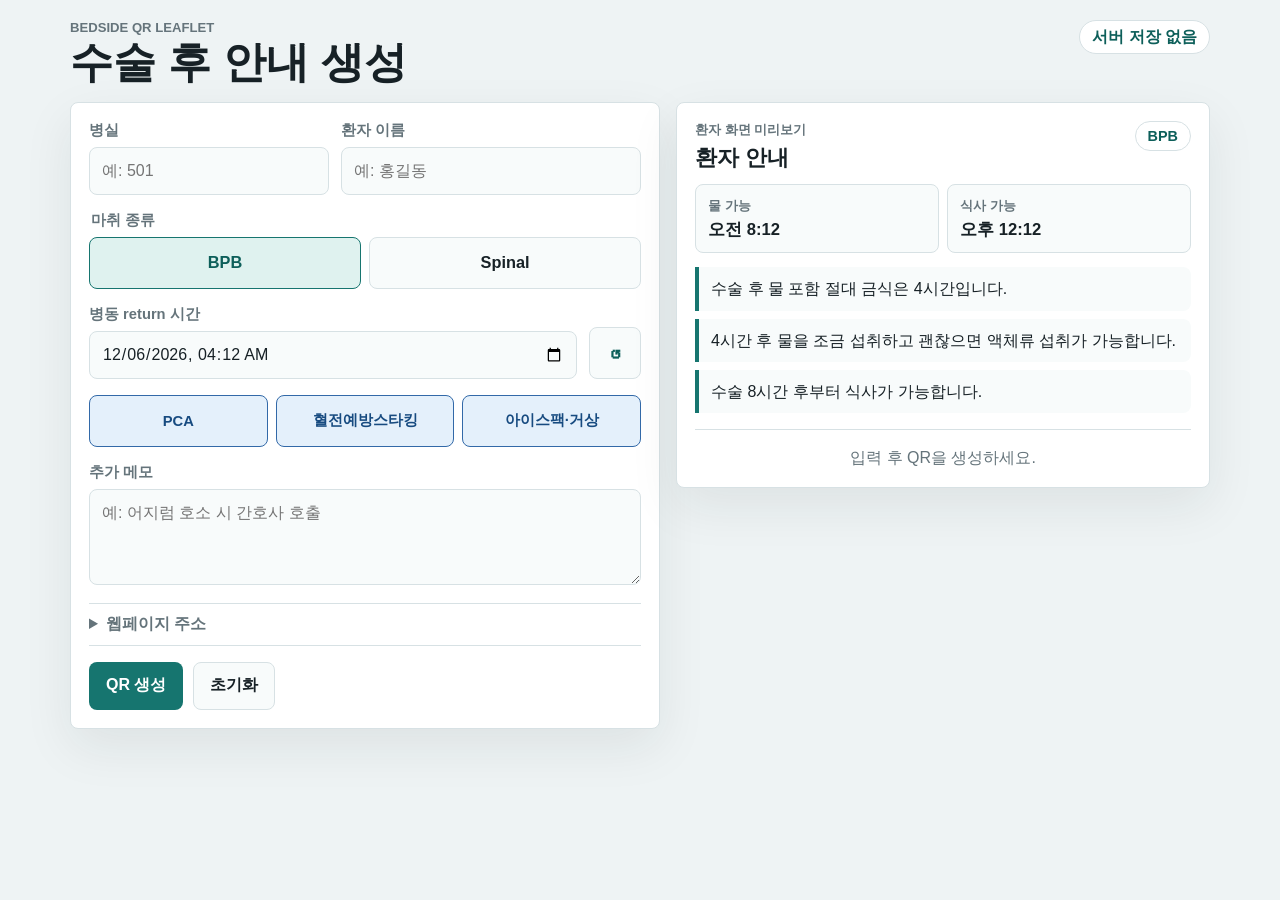
==== index.html @ 83c6dbad "Add files via upload" ====
<!doctype html>
<html lang="ko">
  <head>
    <meta charset="utf-8" />
    <meta name="viewport" content="width=device-width, initial-scale=1" />
    <title>수술 후 안내 QR</title>
    <link rel="stylesheet" href="./styles.css?v=2" />
  </head>
  <body>
    <main class="app-shell">
      <section id="nurseView" class="screen" aria-labelledby="nurseTitle">
        <header class="topbar">
          <div>
            <p class="eyebrow">Bedside QR leaflet</p>
            <h1 id="nurseTitle">수술 후 안내 생성</h1>
          </div>
          <span class="mode-pill">서버 저장 없음</span>
        </header>

        <form id="leafletForm" class="nurse-grid" autocomplete="off">
          <section class="panel input-panel" aria-label="환자 안내 입력">
            <div class="field-row two">
              <label>
                <span>병실</span>
                <input id="roomInput" name="room" type="text" inputmode="text" placeholder="예: 501" maxlength="12" />
              </label>
              <label>
                <span>환자 이름</span>
                <input id="nameInput" name="patientName" type="text" placeholder="예: 홍길동" maxlength="16" />
              </label>
            </div>

            <fieldset class="field-set">
              <legend>마취 종류</legend>
              <div class="segmented" role="radiogroup" aria-label="마취 종류 선택">
                <label>
                  <input type="radio" name="anesthesia" value="bpb" checked />
                  <span>BPB</span>
                </label>
                <label>
                  <input type="radio" name="anesthesia" value="spinal" />
                  <span>Spinal</span>
                </label>
              </div>
            </fieldset>

            <div class="field-row time-row">
              <label>
                <span>병동 return 시간</span>
                <input id="returnInput" name="returnTime" type="datetime-local" required />
              </label>
              <button id="nowButton" class="icon-button" type="button" title="현재 시간 입력" aria-label="현재 시간 입력">
                <span aria-hidden="true">↺</span>
              </button>
            </div>

            <section class="option-band" aria-label="포함할 안내">
              <label class="check-option">
                <input id="pcaInput" type="checkbox" checked />
                <span>PCA</span>
              </label>
              <label class="check-option">
                <input id="stockingInput" type="checkbox" checked />
                <span>혈전예방스타킹</span>
              </label>
              <label class="check-option">
                <input id="iceInput" type="checkbox" checked />
                <span>아이스팩·거상</span>
              </label>
            </section>

            <label class="memo-field">
              <span>추가 메모</span>
              <textarea id="memoInput" rows="3" maxlength="80" placeholder="예: 어지럼 호소 시 간호사 호출"></textarea>
            </label>

            <details class="settings-box">
              <summary>웹페이지 주소</summary>
              <label>
                <span>QR에 들어갈 기본 주소</span>
                <input id="baseUrlInput" type="url" />
              </label>
            </details>

            <div class="action-row">
              <button id="generateButton" class="primary-button" type="submit">QR 생성</button>
              <button id="resetButton" class="secondary-button" type="button">초기화</button>
            </div>
          </section>

          <aside class="panel preview-panel" aria-label="안내 미리보기">
            <div class="preview-head">
              <div>
                <p class="eyebrow">환자 화면 미리보기</p>
                <h2 id="previewName">환자 안내</h2>
              </div>
              <span id="previewAnesthesia" class="small-pill">BPB</span>
            </div>

            <div class="time-summary">
              <div>
                <span>물 가능</span>
                <strong id="previewWater">-</strong>
              </div>
              <div>
                <span>식사 가능</span>
                <strong id="previewMeal">-</strong>
              </div>
            </div>

            <ul id="previewBullets" class="preview-list"></ul>

            <div id="qrResult" class="qr-result is-empty">
              <div class="qr-box">
                <canvas id="qrCanvas" width="300" height="300" aria-label="환자 안내 QR code"></canvas>
              </div>
              <p id="qrStatus">입력 후 QR을 생성하세요.</p>
              <a id="patientLink" href="#" target="_blank" rel="noopener">환자용 페이지 열기</a>
              <div class="qr-actions">
                <button id="copyLinkButton" class="secondary-button" type="button">링크 복사</button>
                <button id="downloadQrButton" class="secondary-button" type="button">QR 저장</button>
              </div>
            </div>
          </aside>
        </form>
      </section>

      <section id="patientView" class="screen patient-screen is-hidden" aria-labelledby="patientTitle">
        <header class="patient-header">
          <div>
            <p id="patientRoom" class="eyebrow">수술 후 안내</p>
            <h1 id="patientTitle">환자 안내</h1>
          </div>
          <span id="patientAnesthesia" class="mode-pill">BPB</span>
        </header>

        <section id="statusPanel" class="status-panel" aria-live="polite">
          <span id="statusLabel">상태 확인 중</span>
          <strong id="statusText">-</strong>
          <p id="returnText">병동 도착 시간이 입력되지 않았습니다.</p>
        </section>

        <section class="timeline" aria-label="시간표">
          <article>
            <span>병동 도착</span>
            <strong id="returnAt">-</strong>
          </article>
          <article>
            <span>물 소량 가능</span>
            <strong id="waterAt">-</strong>
          </article>
          <article>
            <span>식사 가능</span>
            <strong id="mealAt">-</strong>
          </article>
        </section>

        <section id="careGuide" class="guide-list" aria-label="수술 후 안내"></section>

        <section id="faqGuide" class="faq-list" aria-label="자주 묻는 질문"></section>

        <section id="memoPanel" class="memo-panel is-hidden" aria-label="추가 메모">
          <h2>추가 메모</h2>
          <p id="memoText"></p>
        </section>

        <footer class="patient-actions">
          <button id="saveLeafletButton" class="primary-button" type="button">이 휴대폰에 저장</button>
          <button id="shareLeafletButton" class="secondary-button" type="button">보호자에게 공유</button>
          <button id="downloadSummaryButton" class="secondary-button" type="button">요약 이미지 저장</button>
        </footer>

        <p class="safety-note">담당의와 병동 간호사의 설명이 우선입니다. 통증, 어지럼, 호흡곤란, 심한 두통, 피부 발적이나 가려움이 있으면 바로 간호사에게 알려주세요.</p>
      </section>
    </main>

    <div id="toast" class="toast" role="status" aria-live="polite"></div>
    <script src="./app.js"></script>
  </body>
</html>
---- styles.css ----
:root {
  --bg: #eef3f4;
  --surface: #ffffff;
  --surface-strong: #f8fbfb;
  --ink: #172126;
  --muted: #65747b;
  --line: #d7e1e4;
  --primary: #16756f;
  --primary-strong: #0d5f5a;
  --primary-soft: #dff2ef;
  --blue: #3269a8;
  --amber: #a75f14;
  --amber-soft: #fff0d9;
  --danger: #b23939;
  --shadow: 0 18px 50px rgba(23, 33, 38, 0.08);
}

* {
  box-sizing: border-box;
}

body {
  margin: 0;
  min-height: 100vh;
  background: var(--bg);
  color: var(--ink);
  font-family: -apple-system, BlinkMacSystemFont, "Segoe UI", sans-serif;
  letter-spacing: 0;
}

button,
input,
textarea {
  font: inherit;
}

button {
  cursor: pointer;
}

.app-shell {
  width: min(1180px, 100%);
  margin: 0 auto;
  padding: 20px;
}

.screen {
  display: block;
}

.is-hidden {
  display: none !important;
}

.topbar,
.patient-header {
  display: flex;
  align-items: flex-start;
  justify-content: space-between;
  gap: 16px;
  margin-bottom: 16px;
}

.eyebrow {
  margin: 0 0 4px;
  color: var(--muted);
  font-size: 0.82rem;
  font-weight: 700;
  text-transform: uppercase;
}

h1,
h2,
h3,
p {
  margin-top: 0;
}

h1 {
  margin-bottom: 0;
  font-size: clamp(1.8rem, 4.5vw, 2.7rem);
  line-height: 1.08;
}

h2 {
  margin-bottom: 12px;
  font-size: 1.15rem;
}

.mode-pill,
.small-pill {
  display: inline-flex;
  align-items: center;
  min-height: 34px;
  padding: 0 12px;
  border: 1px solid var(--line);
  border-radius: 999px;
  background: var(--surface);
  color: var(--primary-strong);
  font-weight: 800;
  white-space: nowrap;
}

.small-pill {
  min-height: 30px;
  font-size: 0.9rem;
}

.nurse-grid {
  display: grid;
  grid-template-columns: minmax(0, 1.05fr) minmax(340px, 0.95fr);
  gap: 16px;
  align-items: start;
}

.panel {
  background: var(--surface);
  border: 1px solid var(--line);
  border-radius: 8px;
  box-shadow: var(--shadow);
}

.input-panel,
.preview-panel {
  padding: 18px;
}

.field-row {
  display: grid;
  gap: 12px;
  margin-bottom: 16px;
}

.field-row.two {
  grid-template-columns: 1fr 1.25fr;
}

.time-row {
  grid-template-columns: 1fr 52px;
  align-items: end;
}

label span,
legend {
  display: block;
  margin-bottom: 7px;
  color: var(--muted);
  font-size: 0.92rem;
  font-weight: 800;
}

input,
textarea {
  width: 100%;
  min-height: 48px;
  border: 1px solid var(--line);
  border-radius: 8px;
  background: var(--surface-strong);
  color: var(--ink);
  padding: 11px 12px;
  outline: none;
}

textarea {
  resize: vertical;
  line-height: 1.5;
}

input:focus,
textarea:focus {
  border-color: var(--primary);
  box-shadow: 0 0 0 3px rgba(22, 117, 111, 0.16);
}

.field-set {
  margin: 0 0 16px;
  padding: 0;
  border: 0;
}

.segmented {
  display: grid;
  grid-template-columns: 1fr 1fr;
  gap: 8px;
}

.segmented label {
  position: relative;
  display: block;
}

.segmented input {
  position: absolute;
  opacity: 0;
  pointer-events: none;
}

.segmented span {
  display: grid;
  place-items: center;
  min-height: 52px;
  margin: 0;
  border: 1px solid var(--line);
  border-radius: 8px;
  background: var(--surface-strong);
  color: var(--ink);
  font-size: 1.02rem;
  font-weight: 900;
}

.segmented input:checked + span {
  border-color: var(--primary);
  background: var(--primary-soft);
  color: var(--primary-strong);
}

.icon-button {
  display: grid;
  place-items: center;
  width: 52px;
  height: 52px;
  border: 1px solid var(--line);
  border-radius: 8px;
  background: var(--surface-strong);
  color: var(--primary-strong);
  font-size: 1.35rem;
  font-weight: 900;
}

.option-band {
  display: grid;
  grid-template-columns: repeat(3, 1fr);
  gap: 8px;
  margin-bottom: 16px;
}

.check-option {
  min-width: 0;
  position: relative;
  display: block;
}

.check-option input {
  position: absolute;
  left: 0;
  top: 0;
  width: 1px;
  min-height: 0;
  height: 1px;
  margin: 0;
  opacity: 0;
  pointer-events: none;
}

.check-option span {
  display: flex;
  align-items: center;
  justify-content: center;
  min-height: 52px;
  margin: 0;
  padding: 8px;
  border: 1px solid var(--line);
  border-radius: 8px;
  background: var(--surface-strong);
  color: var(--ink);
  text-align: center;
  font-size: 0.92rem;
  font-weight: 850;
}

.check-option input:checked + span {
  border-color: var(--blue);
  background: #e4f0fb;
  color: #174b80;
}

.memo-field {
  display: block;
  margin-bottom: 14px;
}

.settings-box {
  margin-bottom: 16px;
  border-top: 1px solid var(--line);
  border-bottom: 1px solid var(--line);
  padding: 10px 0;
}

.settings-box summary {
  color: var(--muted);
  font-weight: 850;
  cursor: pointer;
}

.settings-box label {
  display: block;
  margin-top: 12px;
}

.action-row,
.qr-actions,
.patient-actions {
  display: flex;
  gap: 10px;
  flex-wrap: wrap;
}

.primary-button,
.secondary-button {
  min-height: 48px;
  border-radius: 8px;
  padding: 0 16px;
  border: 1px solid transparent;
  font-weight: 900;
}

.primary-button {
  background: var(--primary);
  color: #fff;
}

.primary-button:hover {
  background: var(--primary-strong);
}

.secondary-button {
  background: var(--surface-strong);
  border-color: var(--line);
  color: var(--ink);
}

.preview-head {
  display: flex;
  align-items: flex-start;
  justify-content: space-between;
  gap: 12px;
  margin-bottom: 12px;
}

.preview-head h2 {
  margin-bottom: 0;
  font-size: 1.35rem;
}

.time-summary,
.timeline {
  display: grid;
  grid-template-columns: repeat(3, 1fr);
  gap: 8px;
}

.time-summary {
  grid-template-columns: repeat(2, 1fr);
  margin-bottom: 14px;
}

.time-summary div,
.timeline article {
  min-width: 0;
  border: 1px solid var(--line);
  border-radius: 8px;
  background: var(--surface-strong);
  padding: 12px;
}

.time-summary span,
.timeline span {
  display: block;
  margin-bottom: 5px;
  color: var(--muted);
  font-size: 0.82rem;
  font-weight: 800;
}

.time-summary strong,
.timeline strong {
  display: block;
  font-size: 1.04rem;
  line-height: 1.25;
}

.preview-list {
  display: grid;
  gap: 8px;
  margin: 0 0 16px;
  padding: 0;
  list-style: none;
}

.preview-list li {
  border-left: 4px solid var(--primary);
  background: var(--surface-strong);
  padding: 10px 12px;
  border-radius: 0 8px 8px 0;
  line-height: 1.45;
}

.qr-result {
  display: grid;
  gap: 10px;
  justify-items: center;
  border-top: 1px solid var(--line);
  padding-top: 16px;
}

.qr-result.is-empty .qr-box,
.qr-result.is-empty a,
.qr-result.is-empty .qr-actions {
  display: none;
}

.qr-box {
  display: grid;
  place-items: center;
  width: min(300px, 100%);
  aspect-ratio: 1;
  border: 1px solid var(--line);
  border-radius: 8px;
  background: #fff;
  padding: 12px;
}

#qrCanvas {
  width: 100%;
  height: 100%;
  image-rendering: pixelated;
}

#qrStatus {
  margin: 0;
  color: var(--muted);
  text-align: center;
  line-height: 1.45;
}

#patientLink {
  color: var(--primary-strong);
  font-weight: 900;
  word-break: break-all;
}

.patient-screen {
  width: min(780px, 100%);
  margin: 0 auto;
}

.patient-header {
  margin-bottom: 12px;
}

.status-panel {
  border-radius: 8px;
  padding: 16px;
  background: var(--primary-soft);
  border: 1px solid #b8ddda;
  margin-bottom: 10px;
}

.status-panel.wait {
  background: var(--amber-soft);
  border-color: #f2d4a6;
}

.status-panel.ready {
  background: #e9f5e7;
  border-color: #c7dfc2;
}

.status-panel span {
  display: inline-flex;
  margin-bottom: 6px;
  color: var(--muted);
  font-weight: 850;
}

.status-panel strong {
  display: block;
  margin-bottom: 6px;
  font-size: clamp(1.55rem, 5vw, 2.25rem);
  line-height: 1.1;
}

.status-panel p {
  margin-bottom: 0;
  color: #314247;
  line-height: 1.5;
}

.timeline {
  margin-bottom: 14px;
}

.guide-list,
.faq-list {
  display: grid;
  gap: 10px;
  margin-bottom: 14px;
}

.guide-item,
.faq-list details,
.memo-panel {
  border: 1px solid var(--line);
  border-radius: 8px;
  background: var(--surface);
  padding: 14px;
}

.guide-item h2,
.memo-panel h2 {
  margin-bottom: 8px;
  font-size: 1.05rem;
}

.guide-item p,
.memo-panel p {
  margin-bottom: 0;
  color: #314247;
  line-height: 1.62;
}

.faq-list summary {
  font-weight: 900;
  cursor: pointer;
}

.faq-list p {
  margin: 10px 0 0;
  color: #314247;
  line-height: 1.62;
}

.memo-panel {
  background: #fff9ed;
  border-color: #f1d5a2;
}

.patient-actions {
  position: sticky;
  bottom: 0;
  z-index: 2;
  margin: 18px -20px 0;
  padding: 12px 20px;
  background: rgba(238, 243, 244, 0.94);
  backdrop-filter: blur(8px);
  border-top: 1px solid var(--line);
}

.safety-note {
  margin: 14px 0 0;
  color: var(--muted);
  line-height: 1.55;
  font-size: 0.92rem;
}

.toast {
  position: fixed;
  left: 50%;
  bottom: 18px;
  transform: translate(-50%, 120%);
  max-width: min(520px, calc(100% - 32px));
  border-radius: 8px;
  background: #152226;
  color: #fff;
  padding: 12px 14px;
  box-shadow: var(--shadow);
  opacity: 0;
  transition: transform 0.2s ease, opacity 0.2s ease;
  z-index: 10;
  text-align: center;
  font-weight: 800;
}

.toast.show {
  transform: translate(-50%, 0);
  opacity: 1;
}

@media (max-width: 820px) {
  .app-shell {
    padding: 14px;
  }

  .nurse-grid,
  .field-row.two,
  .time-summary,
  .timeline {
    grid-template-columns: 1fr;
  }

  .option-band {
    grid-template-columns: 1fr;
  }

  .topbar,
  .patient-header,
  .preview-head {
    align-items: flex-start;
  }

  .mode-pill {
    min-height: 30px;
    font-size: 0.85rem;
  }

  .patient-actions {
    margin-left: -14px;
    margin-right: -14px;
    padding-left: 14px;
    padding-right: 14px;
  }

  .patient-actions button,
  .action-row button,
  .qr-actions button {
    flex: 1 1 100%;
  }
}
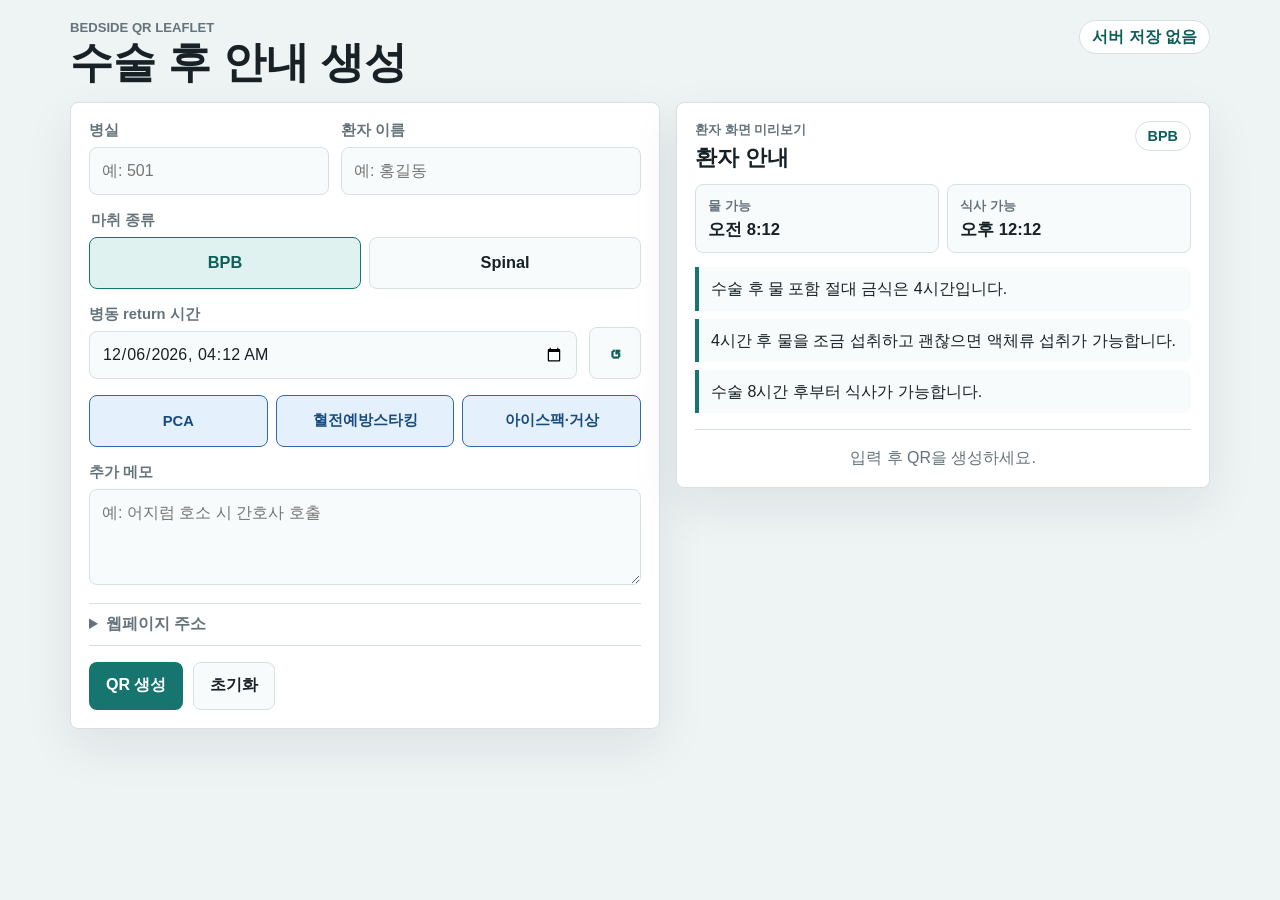
==== commit 185d0213: "feat: add bedside postoperative care QR leaflet" ====
--- a/index.html
+++ b/index.html
@@ -4,7 +4,7 @@
     <meta charset="utf-8" />
     <meta name="viewport" content="width=device-width, initial-scale=1" />
     <title>수술 후 안내 QR</title>
-    <link rel="stylesheet" href="./styles.css?v=2" />
+    <link rel="stylesheet" href="./styles.css?v=3" />
   </head>
   <body>
     <main class="app-shell">
@@ -97,7 +97,7 @@
               <span id="previewAnesthesia" class="small-pill">BPB</span>
             </div>
 
-            <div class="time-summary">
+            <div id="previewTimeSummary" class="time-summary">
               <div>
                 <span>물 가능</span>
                 <strong id="previewWater">-</strong>
@@ -105,6 +105,10 @@
               <div>
                 <span>식사 가능</span>
                 <strong id="previewMeal">-</strong>
+              </div>
+              <div id="previewRaisePanel" class="is-hidden">
+                <span>상체 거상 가능</span>
+                <strong id="previewRaise">-</strong>
               </div>
             </div>
 
@@ -153,6 +157,10 @@
             <span>식사 가능</span>
             <strong id="mealAt">-</strong>
           </article>
+          <article id="raiseTimelineItem" class="is-hidden">
+            <span>상체 거상 가능</span>
+            <strong id="raiseAt">-</strong>
+          </article>
         </section>
 
         <section id="careGuide" class="guide-list" aria-label="수술 후 안내"></section>
@@ -165,9 +173,8 @@
         </section>
 
         <footer class="patient-actions">
-          <button id="saveLeafletButton" class="primary-button" type="button">이 휴대폰에 저장</button>
+          <button id="saveImageButton" class="primary-button" type="button">이미지로 저장</button>
           <button id="shareLeafletButton" class="secondary-button" type="button">보호자에게 공유</button>
-          <button id="downloadSummaryButton" class="secondary-button" type="button">요약 이미지 저장</button>
         </footer>
 
         <p class="safety-note">담당의와 병동 간호사의 설명이 우선입니다. 통증, 어지럼, 호흡곤란, 심한 두통, 피부 발적이나 가려움이 있으면 바로 간호사에게 알려주세요.</p>
@@ -175,6 +182,7 @@
     </main>
 
     <div id="toast" class="toast" role="status" aria-live="polite"></div>
-    <script src="./app.js"></script>
+    <script src="./qrcode.js?v=2.0.4"></script>
+    <script src="./app.js?v=4"></script>
   </body>
 </html>
--- a/styles.css
+++ b/styles.css
@@ -354,6 +354,14 @@
   margin-bottom: 14px;
 }
 
+.time-summary.has-raise {
+  grid-template-columns: repeat(3, 1fr);
+}
+
+.timeline.has-raise {
+  grid-template-columns: repeat(4, 1fr);
+}
+
 .time-summary div,
 .timeline article {
   min-width: 0;
@@ -412,7 +420,7 @@
 .qr-box {
   display: grid;
   place-items: center;
-  width: min(300px, 100%);
+  width: min(326px, 100%);
   aspect-ratio: 1;
   border: 1px solid var(--line);
   border-radius: 8px;
@@ -421,8 +429,9 @@
 }
 
 #qrCanvas {
-  width: 100%;
-  height: 100%;
+  width: min(300px, 100%);
+  height: auto;
+  aspect-ratio: 1;
   image-rendering: pixelated;
 }
 
@@ -584,7 +593,9 @@
   .nurse-grid,
   .field-row.two,
   .time-summary,
-  .timeline {
+  .time-summary.has-raise,
+  .timeline,
+  .timeline.has-raise {
     grid-template-columns: 1fr;
   }
 
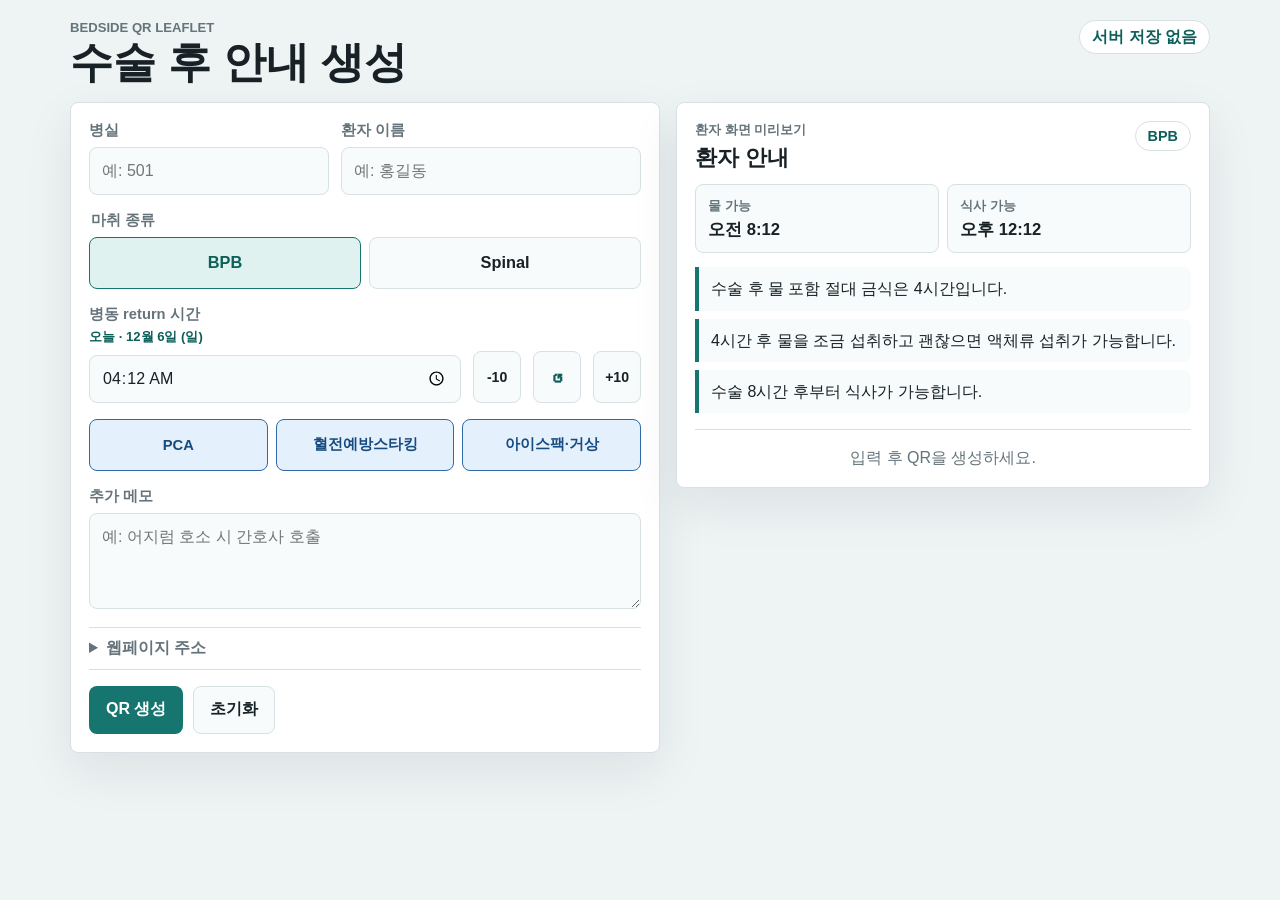
==== commit 9de8f4ca: "feat: add bedside nursing checklist and quick time controls" ====
--- a/index.html
+++ b/index.html
@@ -4,7 +4,7 @@
     <meta charset="utf-8" />
     <meta name="viewport" content="width=device-width, initial-scale=1" />
     <title>수술 후 안내 QR</title>
-    <link rel="stylesheet" href="./styles.css?v=3" />
+    <link rel="stylesheet" href="./styles.css?v=4" />
   </head>
   <body>
     <main class="app-shell">
@@ -47,11 +47,14 @@
             <div class="field-row time-row">
               <label>
                 <span>병동 return 시간</span>
-                <input id="returnInput" name="returnTime" type="datetime-local" required />
-              </label>
+                <strong id="returnDateLabel" class="return-date-label"></strong>
+                <input id="returnInput" name="returnTime" type="time" step="300" required />
+              </label>
+              <button class="time-step-button" type="button" data-time-adjust="-10" aria-label="10분 앞추기">-10</button>
               <button id="nowButton" class="icon-button" type="button" title="현재 시간 입력" aria-label="현재 시간 입력">
                 <span aria-hidden="true">↺</span>
               </button>
+              <button class="time-step-button" type="button" data-time-adjust="10" aria-label="10분 늦추기">+10</button>
             </div>
 
             <section class="option-band" aria-label="포함할 안내">
@@ -127,6 +130,109 @@
             </div>
           </aside>
         </form>
+
+        <section id="nurseChecklistSection" class="panel nurse-checklist is-hidden" aria-labelledby="nurseChecklistTitle">
+          <header class="checklist-header">
+            <div>
+              <p class="eyebrow">Postoperative nursing checklist</p>
+              <h2 id="nurseChecklistTitle">수술 후 간호사용 기록</h2>
+            </div>
+            <span id="checklistAnesthesia" class="small-pill">BPB</span>
+          </header>
+
+          <form id="nurseChecklistForm" autocomplete="off">
+            <div class="checklist-patient">
+              <div><span>병실</span><strong id="checklistRoom">-</strong></div>
+              <div><span>환자 이름</span><strong id="checklistName">-</strong></div>
+              <div><span>병동 도착</span><strong id="checklistReturnTime">-</strong></div>
+            </div>
+
+            <fieldset class="checklist-group">
+              <legend>V/S &amp; BST</legend>
+              <div class="vital-grid">
+                <label><span>SBP</span><input id="vsSbp" type="number" inputmode="numeric" min="0" max="300" placeholder="mmHg" /></label>
+                <label><span>DBP</span><input id="vsDbp" type="number" inputmode="numeric" min="0" max="200" placeholder="mmHg" /></label>
+                <label><span>PR</span><input id="vsPulse" type="number" inputmode="numeric" min="0" max="250" placeholder="/min" /></label>
+                <label><span>RR</span><input id="vsRespiration" type="number" inputmode="numeric" min="0" max="100" placeholder="/min" /></label>
+                <label><span>BT</span><input id="vsTemperature" type="number" inputmode="decimal" min="30" max="45" step="0.1" placeholder="°C" /></label>
+                <label><span>SpO₂</span><input id="vsSpo2" type="number" inputmode="numeric" min="0" max="100" placeholder="%" /></label>
+                <label class="bst-field"><span>BST <small>당뇨 환자</small></span><input id="bstValue" type="number" inputmode="numeric" min="0" max="1000" placeholder="mg/dL" /></label>
+              </div>
+            </fieldset>
+
+            <fieldset class="checklist-group">
+              <legend>C / M / S</legend>
+              <div class="cms-grid">
+                <label><span>C</span><input id="cmsCirculation" type="text" maxlength="12" placeholder="입력" /></label>
+                <label><span>M</span><input id="cmsMotor" type="text" maxlength="12" placeholder="입력" /></label>
+                <label><span>S</span><input id="cmsSensory" type="text" maxlength="12" placeholder="입력" /></label>
+              </div>
+            </fieldset>
+
+            <fieldset class="checklist-group">
+              <legend>처치 확인</legend>
+              <div class="nursing-check-grid">
+                <label class="nursing-check"><input id="nurseIvFluid" type="checkbox" /><span>수액 연결</span></label>
+                <label class="nursing-check"><input id="nurseYesetron" type="checkbox" /><span>유세트론 1@ IVS</span></label>
+                <label class="nursing-check"><input id="nursePca" type="checkbox" /><span>PCA</span></label>
+                <label class="nursing-check"><input id="nurseArmSling" type="checkbox" /><span>Arm sling</span></label>
+                <label class="nursing-check"><input id="nurseWarmer" type="checkbox" /><span>Warmer</span></label>
+                <label class="nursing-check"><input id="nurseStocking" type="checkbox" /><span>Stocking</span></label>
+                <label class="nursing-check"><input id="nurseDvt" type="checkbox" /><span>DVT</span></label>
+              </div>
+
+              <label class="wide-text-field"><span>Splint</span><input id="splintText" type="text" maxlength="50" placeholder="예: Short arm splint" /></label>
+
+              <div class="device-row">
+                <div class="device-checks">
+                  <label class="nursing-check"><input id="nurseHvac" type="checkbox" /><span>H/vac</span></label>
+                  <label class="nursing-check"><input id="nurseJp" type="checkbox" /><span>J-P</span></label>
+                </div>
+                <label class="nursing-check open-check"><input id="nurseDrainOpen" type="checkbox" /><span>Open 확인</span></label>
+              </div>
+
+              <div class="device-row">
+                <label class="nursing-check"><input id="nurseFoley" type="checkbox" /><span>Foley catheter</span></label>
+                <label class="nursing-check open-check"><input id="nurseFoleyOpen" type="checkbox" /><span>Open 확인</span></label>
+              </div>
+            </fieldset>
+
+            <fieldset class="checklist-group">
+              <legend>보호자</legend>
+              <div class="segmented guardian-choice" role="radiogroup" aria-label="보호자 유무">
+                <label><input type="radio" name="guardian" value="yes" /><span>유</span></label>
+                <label><input type="radio" name="guardian" value="no" /><span>무</span></label>
+              </div>
+            </fieldset>
+
+            <fieldset class="checklist-group">
+              <legend>안내 및 확인</legend>
+              <div class="education-checks">
+                <label class="nursing-check"><input id="educationPostop" type="checkbox" /><span>금식 및 수술 후 설명</span></label>
+                <label class="nursing-check"><input id="educationPt" type="checkbox" /><span>다음날 물리치료 안내</span></label>
+                <label class="nursing-check"><input id="educationElevation" type="checkbox" /><span>수술 부위 심장보다 높게 올려놓기</span></label>
+                <label class="nursing-check"><input id="educationIce" type="checkbox" /><span>Ice pack 올려놓기</span></label>
+              </div>
+            </fieldset>
+
+            <fieldset class="checklist-group dinner-group">
+              <legend>저녁 식사</legend>
+              <label class="nursing-check dinner-request"><input id="dinnerRequested" type="checkbox" /><span>저녁 식사 신청</span></label>
+              <div class="dinner-options">
+                <label class="nursing-check"><input type="radio" name="dinnerType" value="regular" /><span>일반식</span></label>
+                <label class="nursing-check"><input type="radio" name="dinnerType" value="porridge" /><span>죽</span></label>
+                <label class="nursing-check"><input id="guardianMeal" type="checkbox" /><span>보호자식</span></label>
+              </div>
+            </fieldset>
+
+            <label class="checklist-memo"><span>메모</span><textarea id="nurseMemo" rows="4" maxlength="500" placeholder="추가 확인이나 인계할 내용"></textarea></label>
+
+            <div class="checklist-actions">
+              <button id="copyChecklistButton" class="primary-button" type="button">기록 내용 복사</button>
+              <button id="clearChecklistButton" class="secondary-button" type="button">기록지 비우기</button>
+            </div>
+          </form>
+        </section>
       </section>
 
       <section id="patientView" class="screen patient-screen is-hidden" aria-labelledby="patientTitle">
@@ -183,6 +289,6 @@
 
     <div id="toast" class="toast" role="status" aria-live="polite"></div>
     <script src="./qrcode.js?v=2.0.4"></script>
-    <script src="./app.js?v=4"></script>
+    <script src="./app.js?v=5"></script>
   </body>
 </html>
--- a/styles.css
+++ b/styles.css
@@ -136,8 +136,16 @@
 }
 
 .time-row {
-  grid-template-columns: 1fr 52px;
+  grid-template-columns: minmax(0, 1fr) repeat(3, 48px);
   align-items: end;
+}
+
+.return-date-label {
+  display: block;
+  min-height: 20px;
+  margin: -3px 0 7px;
+  color: var(--primary-strong);
+  font-size: 0.82rem;
 }
 
 label span,
@@ -225,6 +233,28 @@
   color: var(--primary-strong);
   font-size: 1.35rem;
   font-weight: 900;
+}
+
+.time-step-button {
+  width: 48px;
+  height: 52px;
+  padding: 0;
+  border: 1px solid var(--line);
+  border-radius: 8px;
+  background: var(--surface-strong);
+  color: var(--ink);
+  font-size: 0.88rem;
+  font-weight: 900;
+}
+
+.time-row .icon-button {
+  width: 48px;
+}
+
+.time-step-button:active,
+.icon-button:active {
+  border-color: var(--primary);
+  background: var(--primary-soft);
 }
 
 .option-band {
@@ -448,6 +478,210 @@
   word-break: break-all;
 }
 
+.nurse-checklist {
+  margin-top: 16px;
+  padding: 20px;
+}
+
+.checklist-header {
+  display: flex;
+  align-items: flex-start;
+  justify-content: space-between;
+  gap: 16px;
+  margin-bottom: 14px;
+}
+
+.checklist-header h2 {
+  margin-bottom: 0;
+  font-size: 1.45rem;
+}
+
+.checklist-patient {
+  display: grid;
+  grid-template-columns: 0.8fr 1.15fr 1.15fr;
+  margin-bottom: 4px;
+  border-top: 1px solid var(--line);
+  border-bottom: 1px solid var(--line);
+  background: var(--surface-strong);
+}
+
+.checklist-patient div {
+  min-width: 0;
+  padding: 14px;
+  border-right: 1px solid var(--line);
+}
+
+.checklist-patient div:last-child {
+  border-right: 0;
+}
+
+.checklist-patient span,
+.checklist-patient strong {
+  display: block;
+}
+
+.checklist-patient span {
+  margin-bottom: 5px;
+  color: var(--muted);
+  font-size: 0.8rem;
+  font-weight: 800;
+}
+
+.checklist-patient strong {
+  overflow-wrap: anywhere;
+  font-size: 1.1rem;
+}
+
+.checklist-group {
+  margin: 0;
+  padding: 18px 0;
+  border: 0;
+  border-bottom: 1px solid var(--line);
+}
+
+.checklist-group legend {
+  width: 100%;
+  margin-bottom: 10px;
+  color: var(--ink);
+  font-size: 1rem;
+}
+
+.vital-grid {
+  display: grid;
+  grid-template-columns: repeat(7, minmax(94px, 1fr));
+  gap: 8px;
+}
+
+.vital-grid label,
+.cms-grid label {
+  min-width: 0;
+}
+
+.vital-grid label span,
+.cms-grid label span {
+  margin-bottom: 5px;
+  font-size: 0.8rem;
+}
+
+.vital-grid small {
+  color: var(--muted);
+  font-size: 0.72rem;
+}
+
+.vital-grid input,
+.cms-grid input {
+  min-height: 46px;
+  padding: 9px 10px;
+}
+
+.cms-grid {
+  display: grid;
+  grid-template-columns: repeat(3, minmax(0, 1fr));
+  gap: 8px;
+  max-width: 540px;
+}
+
+.nursing-check-grid,
+.education-checks,
+.dinner-options {
+  display: grid;
+  grid-template-columns: repeat(4, minmax(0, 1fr));
+  gap: 8px;
+}
+
+.education-checks {
+  grid-template-columns: repeat(2, minmax(0, 1fr));
+}
+
+.dinner-options {
+  grid-template-columns: repeat(3, minmax(0, 1fr));
+  margin-top: 8px;
+}
+
+.nursing-check {
+  display: flex;
+  align-items: center;
+  gap: 10px;
+  min-width: 0;
+  min-height: 50px;
+  padding: 10px 12px;
+  border: 1px solid var(--line);
+  border-radius: 8px;
+  background: var(--surface-strong);
+  cursor: pointer;
+}
+
+.nursing-check input {
+  flex: 0 0 22px;
+  width: 22px;
+  height: 22px;
+  min-height: 22px;
+  margin: 0;
+  padding: 0;
+  accent-color: var(--primary);
+  box-shadow: none;
+}
+
+.nursing-check span {
+  display: block;
+  min-width: 0;
+  margin: 0;
+  color: var(--ink);
+  font-size: 0.9rem;
+  line-height: 1.35;
+}
+
+.nursing-check:has(input:checked) {
+  border-color: var(--primary);
+  background: var(--primary-soft);
+}
+
+.wide-text-field,
+.checklist-memo {
+  display: block;
+  margin-top: 12px;
+}
+
+.wide-text-field input {
+  max-width: 620px;
+}
+
+.device-row {
+  display: grid;
+  grid-template-columns: minmax(0, 1fr) minmax(160px, 0.45fr);
+  gap: 8px;
+  margin-top: 8px;
+}
+
+.device-checks {
+  display: grid;
+  grid-template-columns: repeat(2, minmax(0, 1fr));
+  gap: 8px;
+}
+
+.open-check {
+  border-style: dashed;
+}
+
+.guardian-choice {
+  max-width: 360px;
+}
+
+.dinner-request {
+  max-width: 360px;
+}
+
+.checklist-memo {
+  padding-top: 18px;
+}
+
+.checklist-actions {
+  display: flex;
+  gap: 10px;
+  flex-wrap: wrap;
+  margin-top: 14px;
+}
+
 .patient-screen {
   width: min(780px, 100%);
   margin: 0 auto;
@@ -603,6 +837,19 @@
     grid-template-columns: 1fr;
   }
 
+  .vital-grid {
+    grid-template-columns: repeat(3, minmax(0, 1fr));
+  }
+
+  .bst-field {
+    grid-column: span 2;
+  }
+
+  .nursing-check-grid,
+  .education-checks {
+    grid-template-columns: repeat(2, minmax(0, 1fr));
+  }
+
   .topbar,
   .patient-header,
   .preview-head {
@@ -623,7 +870,71 @@
 
   .patient-actions button,
   .action-row button,
-  .qr-actions button {
+  .qr-actions button,
+  .checklist-actions button {
     flex: 1 1 100%;
   }
 }
+
+@media (max-width: 520px) {
+  .time-row {
+    grid-template-columns: minmax(0, 1fr) repeat(3, 44px);
+    gap: 6px;
+  }
+
+  .time-step-button,
+  .time-row .icon-button {
+    width: 44px;
+  }
+
+  .nurse-checklist {
+    padding: 16px;
+  }
+
+  .checklist-header {
+    align-items: flex-start;
+  }
+
+  .checklist-header h2 {
+    font-size: 1.2rem;
+  }
+
+  .checklist-patient {
+    grid-template-columns: 1fr 1fr;
+  }
+
+  .checklist-patient div {
+    border-bottom: 1px solid var(--line);
+  }
+
+  .checklist-patient div:nth-child(2) {
+    border-right: 0;
+  }
+
+  .checklist-patient div:last-child {
+    grid-column: 1 / -1;
+    border-bottom: 0;
+  }
+
+  .vital-grid,
+  .cms-grid,
+  .nursing-check-grid,
+  .education-checks,
+  .dinner-options,
+  .device-row {
+    grid-template-columns: repeat(2, minmax(0, 1fr));
+  }
+
+  .cms-grid {
+    max-width: none;
+  }
+
+  .cms-grid label:last-child,
+  .device-row > .nursing-check:first-child {
+    grid-column: 1 / -1;
+  }
+
+  .device-checks {
+    grid-column: 1 / -1;
+  }
+}
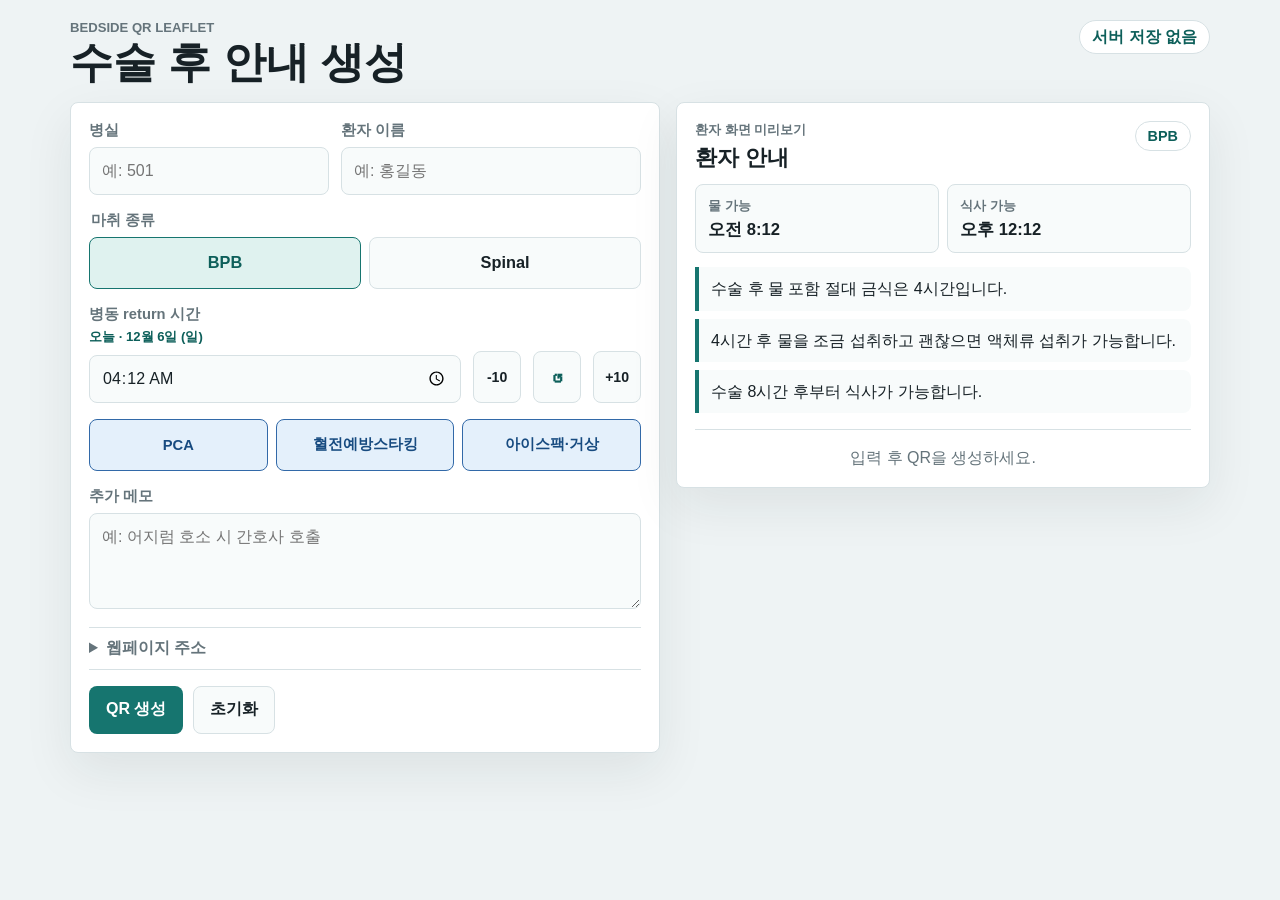
==== commit b2d94d47: "feat: add nursing record image sharing" ====
--- a/index.html
+++ b/index.html
@@ -4,7 +4,7 @@
     <meta charset="utf-8" />
     <meta name="viewport" content="width=device-width, initial-scale=1" />
     <title>수술 후 안내 QR</title>
-    <link rel="stylesheet" href="./styles.css?v=4" />
+    <link rel="stylesheet" href="./styles.css?v=5" />
   </head>
   <body>
     <main class="app-shell">
@@ -161,17 +161,9 @@
             </fieldset>
 
             <fieldset class="checklist-group">
-              <legend>C / M / S</legend>
-              <div class="cms-grid">
-                <label><span>C</span><input id="cmsCirculation" type="text" maxlength="12" placeholder="입력" /></label>
-                <label><span>M</span><input id="cmsMotor" type="text" maxlength="12" placeholder="입력" /></label>
-                <label><span>S</span><input id="cmsSensory" type="text" maxlength="12" placeholder="입력" /></label>
-              </div>
-            </fieldset>
-
-            <fieldset class="checklist-group">
               <legend>처치 확인</legend>
               <div class="nursing-check-grid">
+                <label class="nursing-check"><input id="nurseCms" type="checkbox" /><span>CMS</span></label>
                 <label class="nursing-check"><input id="nurseIvFluid" type="checkbox" /><span>수액 연결</span></label>
                 <label class="nursing-check"><input id="nurseYesetron" type="checkbox" /><span>유세트론 1@ IVS</span></label>
                 <label class="nursing-check"><input id="nursePca" type="checkbox" /><span>PCA</span></label>
@@ -228,7 +220,9 @@
             <label class="checklist-memo"><span>메모</span><textarea id="nurseMemo" rows="4" maxlength="500" placeholder="추가 확인이나 인계할 내용"></textarea></label>
 
             <div class="checklist-actions">
-              <button id="copyChecklistButton" class="primary-button" type="button">기록 내용 복사</button>
+              <button id="saveChecklistImageButton" class="primary-button" type="button">이미지 저장</button>
+              <button id="shareChecklistImageButton" class="secondary-button" type="button">간호사에게 공유</button>
+              <button id="copyChecklistButton" class="secondary-button" type="button">기록 내용 복사</button>
               <button id="clearChecklistButton" class="secondary-button" type="button">기록지 비우기</button>
             </div>
           </form>
@@ -289,6 +283,6 @@
 
     <div id="toast" class="toast" role="status" aria-live="polite"></div>
     <script src="./qrcode.js?v=2.0.4"></script>
-    <script src="./app.js?v=5"></script>
+    <script src="./app.js?v=6"></script>
   </body>
 </html>
--- a/styles.css
+++ b/styles.css
@@ -552,13 +552,11 @@
   gap: 8px;
 }
 
-.vital-grid label,
-.cms-grid label {
+.vital-grid label {
   min-width: 0;
 }
 
-.vital-grid label span,
-.cms-grid label span {
+.vital-grid label span {
   margin-bottom: 5px;
   font-size: 0.8rem;
 }
@@ -568,17 +566,9 @@
   font-size: 0.72rem;
 }
 
-.vital-grid input,
-.cms-grid input {
+.vital-grid input {
   min-height: 46px;
   padding: 9px 10px;
-}
-
-.cms-grid {
-  display: grid;
-  grid-template-columns: repeat(3, minmax(0, 1fr));
-  gap: 8px;
-  max-width: 540px;
 }
 
 .nursing-check-grid,
@@ -917,7 +907,6 @@
   }
 
   .vital-grid,
-  .cms-grid,
   .nursing-check-grid,
   .education-checks,
   .dinner-options,
@@ -925,11 +914,6 @@
     grid-template-columns: repeat(2, minmax(0, 1fr));
   }
 
-  .cms-grid {
-    max-width: none;
-  }
-
-  .cms-grid label:last-child,
   .device-row > .nursing-check:first-child {
     grid-column: 1 / -1;
   }
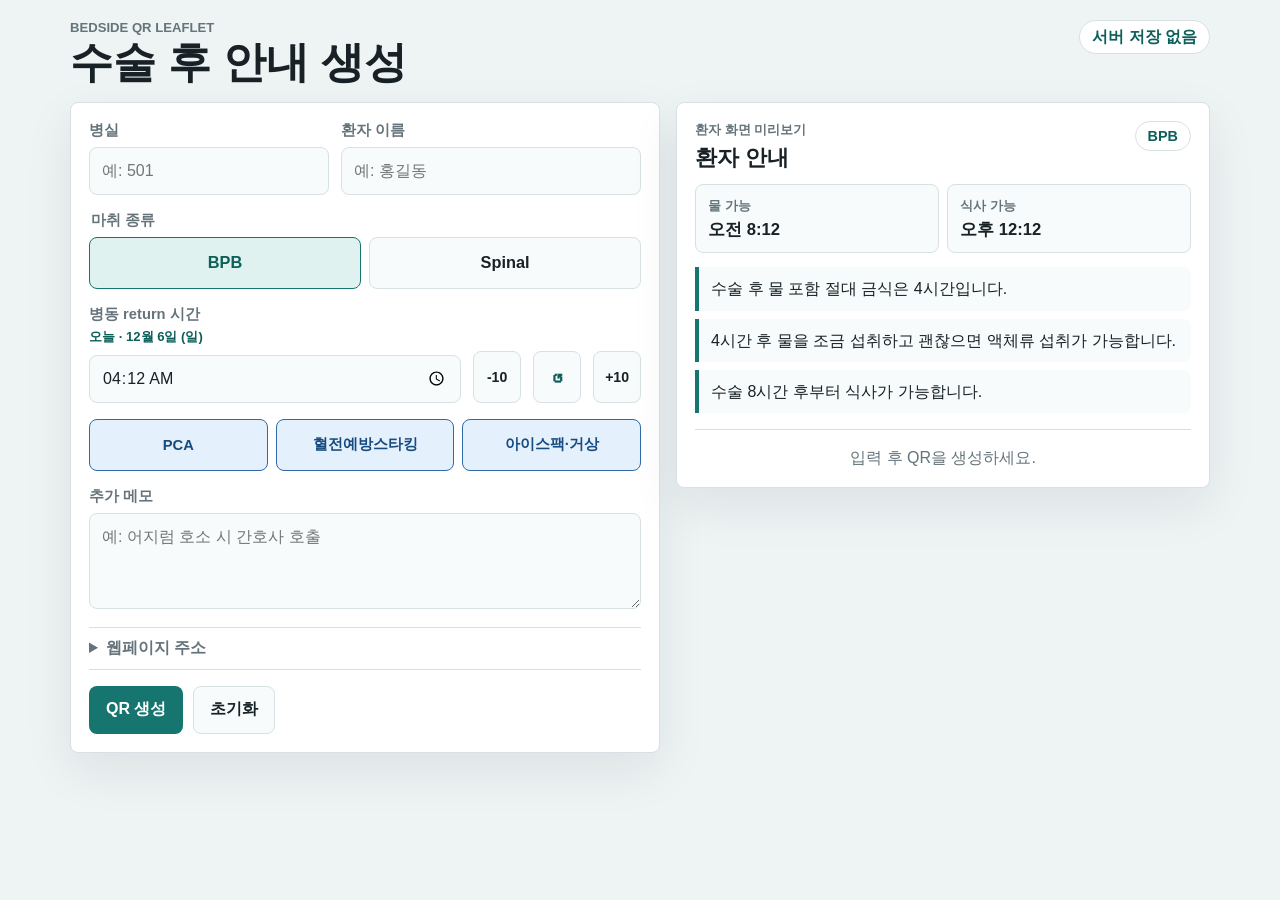
==== commit 7d166a94: "fix: use native iOS image save flow" ====
--- a/index.html
+++ b/index.html
@@ -283,6 +283,6 @@
 
     <div id="toast" class="toast" role="status" aria-live="polite"></div>
     <script src="./qrcode.js?v=2.0.4"></script>
-    <script src="./app.js?v=6"></script>
+    <script src="./app.js?v=7"></script>
   </body>
 </html>
